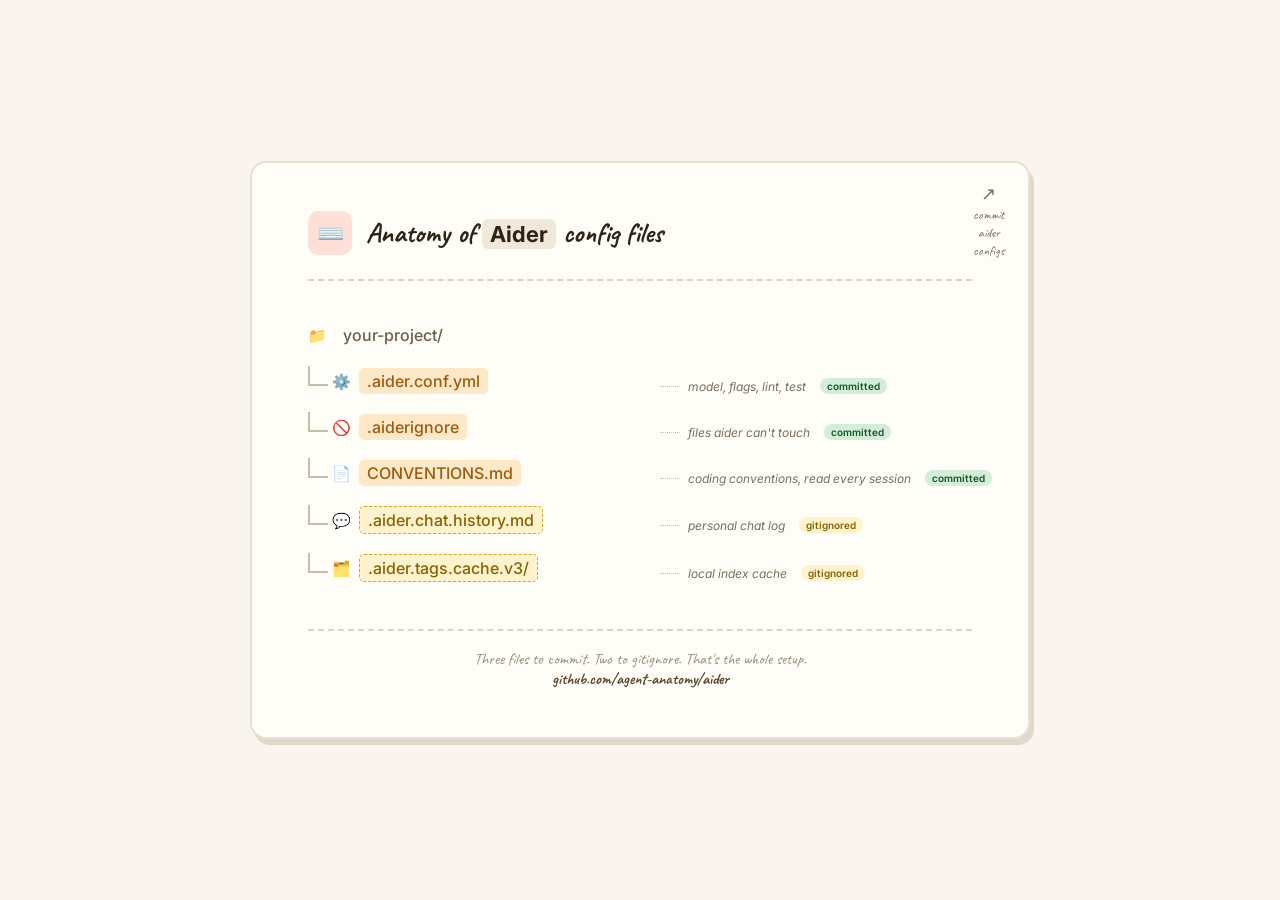
==== docs/aider.html @ 619d0815 "Move diagrams into docs/ for GitHub Pages" ====
<!DOCTYPE html>
<html lang="en">
<head>
<meta charset="UTF-8">
<meta name="viewport" content="width=device-width, initial-scale=1.0">
<title>Anatomy of Aider config files</title>
<link rel="stylesheet" href="style.css">
</head>
<body>
<div class="card">

  <div class="git-badge">
    <span class="arrow">↗</span>
    <span>commit</span>
    <span>aider</span>
    <span>configs</span>
  </div>

  <div class="header">
    <div class="agent-icon" style="background:#FFE0D8;">⌨️</div>
    <h1>Anatomy of <span>Aider</span> config files</h1>
  </div>

  <table style="width:100%; border-collapse:collapse;">
    <tbody>

      <tr>
        <td style="width:52%; vertical-align:middle; padding:5px 0;">
          <div class="tree-row">
            <span class="tree-icon">📁</span>
            <span class="tree-name tag-plain">your-project/</span>
          </div>
        </td>
        <td></td>
      </tr>

      <tr>
        <td style="vertical-align:middle; padding:5px 0;">
          <div class="tree-row">
            <div class="tree-indent"><div class="tree-line"></div></div>
            <span class="tree-icon">⚙️</span>
            <span class="tree-name tag-committed">.aider.conf.yml</span>
          </div>
        </td>
        <td style="vertical-align:middle; padding:5px 0 5px 16px;">
          <div style="display:flex; align-items:center; gap:8px;">
            <div style="flex:0 0 20px; border-bottom:1.5px dotted #C8BEA8;"></div>
            <span style="font-size:12px; color:#7A6E5E; font-style:italic; white-space:nowrap;">model, flags, lint, test</span>
            <span class="annotation-badge badge-git">committed</span>
          </div>
        </td>
      </tr>

      <tr>
        <td style="vertical-align:middle; padding:5px 0;">
          <div class="tree-row">
            <div class="tree-indent"><div class="tree-line"></div></div>
            <span class="tree-icon">🚫</span>
            <span class="tree-name tag-committed">.aiderignore</span>
          </div>
        </td>
        <td style="vertical-align:middle; padding:5px 0 5px 16px;">
          <div style="display:flex; align-items:center; gap:8px;">
            <div style="flex:0 0 20px; border-bottom:1.5px dotted #C8BEA8;"></div>
            <span style="font-size:12px; color:#7A6E5E; font-style:italic; white-space:nowrap;">files aider can't touch</span>
            <span class="annotation-badge badge-git">committed</span>
          </div>
        </td>
      </tr>

      <tr>
        <td style="vertical-align:middle; padding:5px 0;">
          <div class="tree-row">
            <div class="tree-indent"><div class="tree-line"></div></div>
            <span class="tree-icon">📄</span>
            <span class="tree-name tag-committed">CONVENTIONS.md</span>
          </div>
        </td>
        <td style="vertical-align:middle; padding:5px 0 5px 16px;">
          <div style="display:flex; align-items:center; gap:8px;">
            <div style="flex:0 0 20px; border-bottom:1.5px dotted #C8BEA8;"></div>
            <span style="font-size:12px; color:#7A6E5E; font-style:italic; white-space:nowrap;">coding conventions, read every session</span>
            <span class="annotation-badge badge-git">committed</span>
          </div>
        </td>
      </tr>

      <tr>
        <td style="vertical-align:middle; padding:5px 0;">
          <div class="tree-row">
            <div class="tree-indent"><div class="tree-line"></div></div>
            <span class="tree-icon">💬</span>
            <span class="tree-name tag-personal">.aider.chat.history.md</span>
          </div>
        </td>
        <td style="vertical-align:middle; padding:5px 0 5px 16px;">
          <div style="display:flex; align-items:center; gap:8px;">
            <div style="flex:0 0 20px; border-bottom:1.5px dotted #C8BEA8;"></div>
            <span style="font-size:12px; color:#7A6E5E; font-style:italic; white-space:nowrap;">personal chat log</span>
            <span class="annotation-badge badge-ignore">gitignored</span>
          </div>
        </td>
      </tr>

      <tr>
        <td style="vertical-align:middle; padding:5px 0;">
          <div class="tree-row">
            <div class="tree-indent"><div class="tree-line"></div></div>
            <span class="tree-icon">🗂️</span>
            <span class="tree-name tag-personal">.aider.tags.cache.v3/</span>
          </div>
        </td>
        <td style="vertical-align:middle; padding:5px 0 5px 16px;">
          <div style="display:flex; align-items:center; gap:8px;">
            <div style="flex:0 0 20px; border-bottom:1.5px dotted #C8BEA8;"></div>
            <span style="font-size:12px; color:#7A6E5E; font-style:italic; white-space:nowrap;">local index cache</span>
            <span class="annotation-badge badge-ignore">gitignored</span>
          </div>
        </td>
      </tr>

    </tbody>
  </table>

  <div class="footer">
    Three files to commit. Two to gitignore. That's the whole setup.<br>
    <strong>github.com/agent-anatomy/aider</strong>
  </div>

</div>
</body>
</html>
---- docs/style.css ----
@import url('https://fonts.googleapis.com/css2?family=Caveat:wght@400;600;700&family=Inter:wght@400;500;600&display=swap');

* { margin: 0; padding: 0; box-sizing: border-box; }

body {
  background: #F9F5EE;
  font-family: 'Inter', sans-serif;
  min-height: 100vh;
  display: flex;
  align-items: center;
  justify-content: center;
  padding: 40px;
}

.card {
  background: #FFFDF8;
  border: 2px solid #E8E0D0;
  border-radius: 16px;
  padding: 48px 56px;
  max-width: 780px;
  width: 100%;
  box-shadow: 4px 6px 0px #E0D8C8;
  position: relative;
}

/* Header */
.header {
  display: flex;
  align-items: center;
  gap: 14px;
  margin-bottom: 36px;
  padding-bottom: 24px;
  border-bottom: 2px dashed #E0D4C0;
}

.agent-icon {
  width: 44px;
  height: 44px;
  border-radius: 10px;
  display: flex;
  align-items: center;
  justify-content: center;
  font-size: 22px;
  flex-shrink: 0;
}

.header h1 {
  font-family: 'Caveat', cursive;
  font-size: 28px;
  font-weight: 700;
  color: #2C2416;
  line-height: 1.1;
}

.header h1 span {
  font-family: 'Inter', monospace;
  background: #F0E8D8;
  padding: 2px 8px;
  border-radius: 6px;
  font-size: 22px;
}

/* Tree */
.tree {
  font-family: 'Inter', monospace;
  font-size: 13.5px;
  line-height: 1;
}

.tree-row {
  display: flex;
  align-items: center;
  margin-bottom: 10px;
  position: relative;
}

.tree-indent {
  display: flex;
  align-items: center;
  gap: 0;
}

.tree-line {
  width: 20px;
  height: 20px;
  border-left: 2px solid #C8BEA8;
  border-bottom: 2px solid #C8BEA8;
  margin-right: 4px;
  margin-top: -10px;
  flex-shrink: 0;
}

.tree-vline {
  width: 20px;
  height: 20px;
  border-left: 2px solid #C8BEA8;
  margin-right: 4px;
  flex-shrink: 0;
}

.tree-icon {
  margin-right: 8px;
  font-size: 15px;
  flex-shrink: 0;
}

.tree-name {
  font-weight: 500;
  color: #2C2416;
  padding: 3px 8px;
  border-radius: 5px;
  white-space: nowrap;
}

/* File type colors */
.tag-committed   { background: #FDE8C8; color: #9B5C10; }
.tag-personal    { background: #FFF3CD; color: #856404; border: 1.5px dashed #D4A820; }
.tag-folder      { background: #E8E0F8; color: #5B3FA0; }
.tag-config      { background: #D8EEF8; color: #1A6A9A; }
.tag-command     { background: #D8F0E8; color: #1A7A50; }
.tag-rule        { background: #F8E8F8; color: #8B3A8B; }
.tag-agent       { background: #FFE8E8; color: #A03030; }
.tag-skill       { background: #E8F4E8; color: #2E6E2E; }
.tag-plain       { background: transparent; color: #6B5E4A; }

/* Annotation */
.annotation-row {
  display: flex;
  align-items: center;
  margin-bottom: 10px;
}

.annotation-spacer {
  flex: 1;
  border-bottom: 1.5px dotted #C8BEA8;
  margin: 0 12px;
  min-width: 20px;
}

.annotation-text {
  font-size: 12px;
  color: #7A6E5E;
  white-space: nowrap;
  font-style: italic;
}

.annotation-badge {
  font-size: 10px;
  padding: 2px 7px;
  border-radius: 10px;
  font-weight: 600;
  margin-left: 6px;
  white-space: nowrap;
}

.badge-git    { background: #D4EDDA; color: #155724; }
.badge-ignore { background: #FFF3CD; color: #856404; }
.badge-auto   { background: #CCE5FF; color: #004085; }

/* Two column layout */
.diagram {
  display: grid;
  grid-template-columns: 1fr auto;
  gap: 0 0;
}

.tree-col { flex: 1; }
.ann-col  { display: flex; flex-direction: column; padding-left: 8px; }

/* Footer */
.footer {
  margin-top: 32px;
  padding-top: 18px;
  border-top: 2px dashed #E0D4C0;
  font-family: 'Caveat', cursive;
  font-size: 16px;
  color: #9B8E7A;
  text-align: center;
}

.footer strong {
  color: #5B4A30;
}

/* git badge top-right */
.git-badge {
  position: absolute;
  top: 20px;
  right: 24px;
  font-family: 'Caveat', cursive;
  font-size: 13px;
  color: #7A6E5E;
  display: flex;
  flex-direction: column;
  align-items: center;
  gap: 2px;
}

.git-badge .arrow {
  font-size: 18px;
}
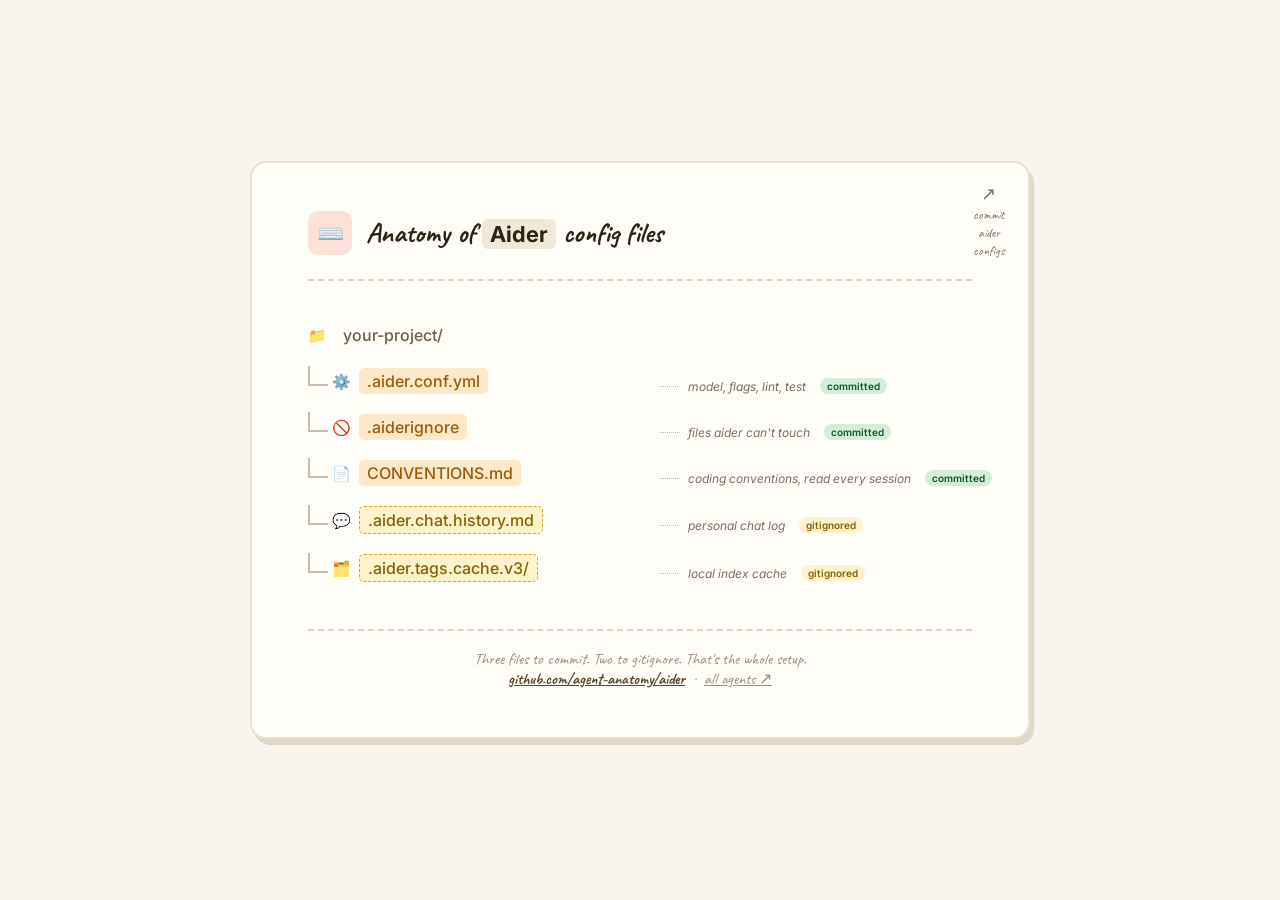
==== commit 1b7d8e55: "Add backlinks to GitHub repos in all diagram footers" ====
--- a/docs/aider.html
+++ b/docs/aider.html
@@ -4,6 +4,16 @@
 <meta charset="UTF-8">
 <meta name="viewport" content="width=device-width, initial-scale=1.0">
 <title>Anatomy of Aider config files</title>
+<meta name="description" content="Visual anatomy of Aider config files — .aider.conf.yml, .aiderignore, CONVENTIONS.md. What to commit, what to gitignore. Ready-to-use boilerplate.">
+<meta property="og:title" content="Anatomy of Aider config files">
+<meta property="og:description" content="Visual map of .aider.conf.yml, .aiderignore, and CONVENTIONS.md — what each does, what to commit. Clone the boilerplate at github.com/agent-anatomy/aider">
+<meta property="og:url" content="https://agent-anatomy.github.io/graphics/aider.html">
+<meta property="og:type" content="website">
+<meta property="og:site_name" content="Agent Anatomy">
+<meta name="twitter:card" content="summary_large_image">
+<meta name="twitter:title" content="Anatomy of Aider config files">
+<meta name="twitter:description" content="Visual map of .aider.conf.yml, .aiderignore, and CONVENTIONS.md — what each does, what to commit.">
+<link rel="canonical" href="https://agent-anatomy.github.io/graphics/aider.html">
 <link rel="stylesheet" href="style.css">
 </head>
 <body>
@@ -124,7 +134,9 @@
 
   <div class="footer">
     Three files to commit. Two to gitignore. That's the whole setup.<br>
-    <strong>github.com/agent-anatomy/aider</strong>
+    <a href="https://github.com/agent-anatomy/aider" target="_blank" style="color:#5B4A30; font-weight:700;">github.com/agent-anatomy/aider</a>
+    &nbsp;·&nbsp;
+    <a href="https://agent-anatomy.github.io/graphics/" style="color:#9B8E7A;">all agents ↗</a>
   </div>
 
 </div>
